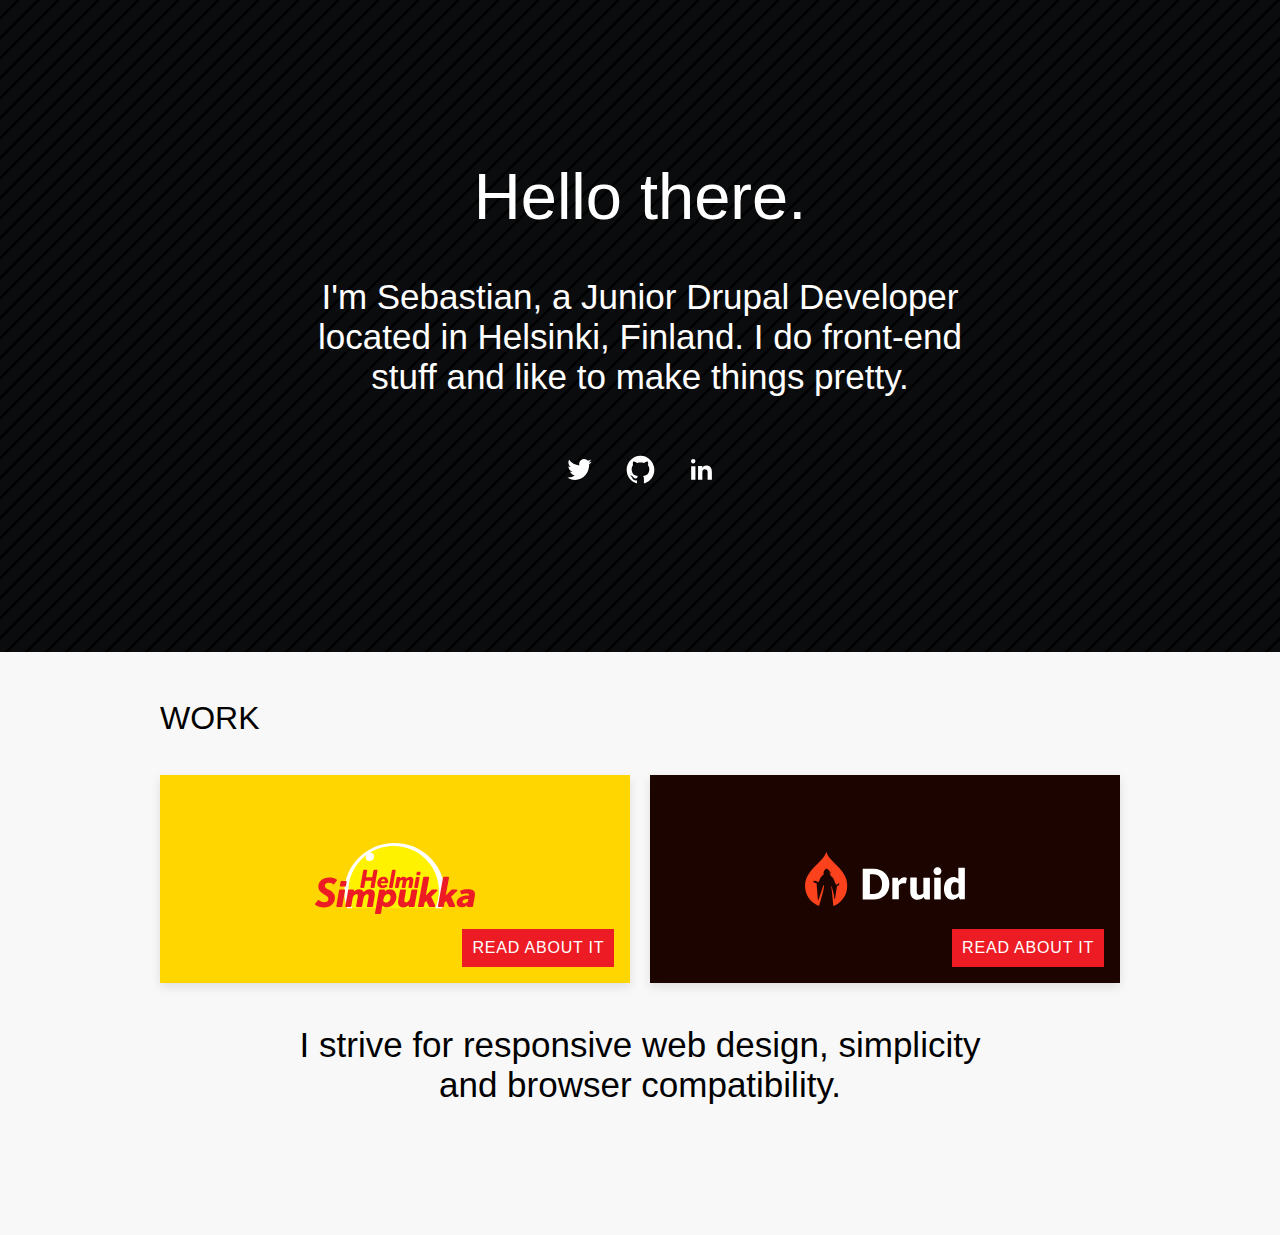
==== index.html @ e94e26e0 "hamse.fi version 3.0" ====
<!DOCTYPE html>
<html>
<head>
  <title>I'm Sebastian - Junior Drupal Developer | Hamse</title>
  <meta charset="utf-8" />
  <meta name="viewport" content="width=device-width, initial-scale=1, maximum-scale=1, user-scalable=0"/>
  <link rel='shortcut icon' type='image/x-icon' href='/img/favicon.ico' />
  <link rel="icon" type="image/png" href="/img/favicon-32x32.png" sizes="32x32">
  <link rel="icon" type="image/png" href="/img/favicon-16x16.png" sizes="16x16">
  <link rel="stylesheet" href="/styles/css/global.css">
</head>
<body>
  <header class="block block--pattern">
    <section class="wrapper vertical-space--big">
      <h1 class="heading heading--large text--center text--ttn">Hello there.</h1>
      <h2 class="info-text info-text--large info-text--center">
        I'm Sebastian, a Junior Drupal Developer located in Helsinki, Finland. I do front-end stuff and like to make things pretty.
      </h2>
      <div class="some-icons">
        <a href="https://twitter.com/hhaaans" class="some-icon some-icon--twitter some-icon--twitter-white"></a>
        <a href="https://github.com/sebastianhamalainen" class="some-icon some-icon--github some-icon--github-white"></a>
        <a href="https://www.linkedin.com/in/sebastianhamalainen" class="some-icon some-icon--linkedin some-icon--linkedin-white"></a>
      </div>
    </section>
  </header>
  <main class="block">
    <section class="vertical-space wrapper">
      <h2 class="heading">Work</h2>
      <div class="showcases">
        <div class="showcase project project--helmisimpukka">
          <a class="showcase__link" href="/work/helmisimpukka">
            <h4 class="cta cta--absolute cta--red">read about it</h4>
          </a>
        </div>
        <div class="showcase project project--druid">
          <a class="showcase__link" href="/work/druid">
            <h4 class="cta cta--absolute cta--red">read about it</h4>
          </a>
        </div>
      </div>
      <h3 class="info-text info-text--large info-text--center">
        I strive for responsive web design, simplicity and browser compatibility.
      </h3>
    </section>
  </main>
</body>
</html>
---- styles/css/global.css ----
html{font-family:-apple-system, BlinkMacSystemFont, "Segoe UI", "Roboto", "Oxygen", "Ubuntu", "Cantarell", "Fira Sans", "Droid Sans", "Helvetica Neue", sans-serif;box-sizing:border-box;background:#f8f8f8}::-moz-selection{background:#ED1C24;color:#fff}::selection{background:#ED1C24;color:#fff}*{box-sizing:inherit;margin:0;padding:0}*::before,*::after{box-sizing:inherit;margin:0;padding:0}body{color:#666}fieldset{border:0;margin:0;padding:0}dl,menu,ol,ul{list-style:none;margin:0;padding:0}a{font-size:16px;font-size:1rem;outline:0;text-decoration:none;color:#d9d9d9}a:hover{color:#fff}a:hover,a:active,a:focus{outline:0}p{font-size:20px;font-size:1.25rem;line-height:2rem;margin-bottom:1rem;font-weight:300;text-align:left}@media (min-width: 40em){p{font-size:22px;font-size:1.375rem}}@media (min-width: 60em){p{font-size:24px;font-size:1.5rem}}h1,h2,h3,h4,h5,h6{color:#000;cursor:default;margin:0;padding-bottom:.4em;text-transform:uppercase;word-wrap:break-word;font-weight:300;line-height:1.15em}h1{font-size:28px;font-size:1.75rem}h2{font-size:25px;font-size:1.5625rem}h3{font-size:21px;font-size:1.3125rem}h4{font-size:18px;font-size:1.125rem}table{width:100%}th{background:none;padding:0}.menu .leaf,.menu .expanded,.menu .collapsed{list-style-image:none;list-style-type:none}input{-webkit-appearance:textfield}input:not(.form-checkbox){-webkit-appearance:none}.form-submit{display:inline-block}.form-submit.js-hide{display:none}.form-submit+.form-submit{margin-left:1em}img{display:block;margin:0 auto;user-drag:none;-webkit-user-select:none;-ms-user-select:none;user-select:none;-moz-user-select:none;-webkit-user-drag:none;-webkit-user-select:none;-ms-user-select:none}button{background:0;outline:0;border:0;cursor:pointer}.wrapper{width:90%;max-width:960px;display:block;margin:0 auto}.block{width:100%;position:relative}.block--fp{height:100vh}.block--divider{border-top:1px solid rgba(102,102,102,0.2)}.block--light-gray{background-color:rgba(242,242,242,0.5)}.block--pattern{background-color:#191A1D;background-image:linear-gradient(rgba(0,0,0,0.55), rgba(0,0,0,0.55)),url("/img/lines.svg");background-repeat:repeat;background-size:20px}.block--pattern *{color:#fff}.some-icons{display:-webkit-flex;display:-ms-flexbox;display:flex;-webkit-justify-content:center;-ms-flex-pack:center;justify-content:center;-webkit-backface-visibility:hidden}.some-icon{width:45px;height:45px;background-repeat:no-repeat;background-size:100%;background-position:center;margin:0 .5em;transition:-webkit-transform .25s ease;transition:transform .25s ease;transition:transform .25s ease, -webkit-transform .25s ease}.some-icon:hover{-webkit-transform:translateY(-10%);-ms-transform:translateY(-10%);transform:translateY(-10%)}.some-icon--twitter{background-image:url("/img/icon--twitter.svg")}.some-icon--github{background-image:url("/img/icon--github.svg")}.some-icon--linkedin{background-image:url("/img/icon--linkedin.svg")}.some-icon--twitter-white{background-image:url("/img/icon--twitter--white.svg")}.some-icon--github-white{background-image:url("/img/icon--github--white.svg")}.some-icon--linkedin-white{background-image:url("/img/icon--linkedin--white.svg")}.emoji--sad{background-image:url("/img/emoji--sad.svg");background-size:100%;background-repeat:no-repeat;background-position:center;display:block;width:10em;height:10em;margin:0 auto 2em}.cta{font-size:14px;font-size:0.875rem;padding:10px;font-weight:500;letter-spacing:.05em;transition:-webkit-transform .25s ease;transition:transform .25s ease;transition:transform .25s ease, -webkit-transform .25s ease;display:table;text-transform:uppercase}.cta:hover{cursor:pointer}.cta--absolute{font-size:16px;font-size:1rem;position:absolute;right:1em;bottom:1em}.cta--red{background-color:#ED1C24;color:#fff}.cta--red-outline{background-color:#ED1C24;color:#fff;border:1px solid #ED1C24;transition:background-color .25s ease, color .25s ease}@media (min-width: 50em){.cta--red-outline{background-color:transparent;color:#000}.cta--red-outline:hover{background-color:#ED1C24;color:#fff}}.cta--center{margin:0 auto}.cta--round{border-radius:25px;padding-left:2.5em;padding-right:2.5em}.cta--back{margin-bottom:.5rem;padding-left:0;padding-bottom:0}.cta--black{color:#000}.cta--black:hover{color:#000}.showcases{display:-webkit-flex;display:-ms-flexbox;display:flex;-webkit-flex-direction:column;-ms-flex-direction:column;flex-direction:column;margin-bottom:1em}@media (min-width: 40em){.showcases{-webkit-flex-direction:row;-ms-flex-direction:row;flex-direction:row;-webkit-flex-wrap:wrap;-ms-flex-wrap:wrap;flex-wrap:wrap}}@media (min-width: 50em){.showcases{margin:0 auto 2em;-webkit-justify-content:space-between;-ms-flex-pack:justify;justify-content:space-between}}.showcase{height:10em;width:100%;position:relative;transition:box-shadow .25s ease, -webkit-transform .25s ease;transition:transform .25s ease, box-shadow .25s ease;transition:transform .25s ease, box-shadow .25s ease, -webkit-transform .25s ease;box-shadow:0 4px 10px rgba(0,0,0,0.1);margin:.625em 0}@media (min-width: 40em){.showcase{height:11.5em}}@media (min-width: 50em){.showcase{height:13em;width:calc(100% / 2 - 1%)}}.showcase:hover{box-shadow:0 16px 40px rgba(0,0,0,0.1)}.showcase__link{position:absolute;bottom:0;left:0;right:0;top:0}.showcase__link:hover *{-webkit-transform:translateY(-10%);-ms-transform:translateY(-10%);transform:translateY(-10%)}.showcase__image{max-width:500px;width:100%;margin-bottom:2rem}.project{background-repeat:no-repeat;background-position:center;background-size:8em auto}@media (min-width: 40em){.project{background-size:9em auto}}@media (min-width: 50em){.project{background-size:10em auto}}.project--big{background-size:12em auto}@media (min-width: 40em){.project--big{background-size:13em auto}}@media (min-width: 50em){.project--big{background-size:14em auto}}.project--space{padding-top:6em;padding-bottom:6em}@media (min-width: 40em){.project--space{padding-top:8em;padding-bottom:8em}}@media (min-width: 50em){.project--space{padding-top:10em;padding-bottom:10em}}.project--helmisimpukka{background-image:url("/img/logo--helmisimpukka.svg");background-color:#FFD600}.project--druid{background-image:url("/img/logo--druid.svg");background-color:#1C0501}.text--center{text-align:center}.text--ttn{text-transform:none}.heading{font-weight:500;margin-bottom:1rem}@media (min-width: 40em){.heading{font-size:27px;font-size:1.6875rem}}@media (min-width: 60em){.heading{font-size:30px;font-size:1.875rem}}@media (min-width: 80em){.heading{font-size:32px;font-size:2rem}}.heading--large{font-size:35px;font-size:2.1875rem}@media (min-width: 40em){.heading--large{font-size:45px;font-size:2.8125rem}}@media (min-width: 60em){.heading--large{font-size:55px;font-size:3.4375rem}}@media (min-width: 80em){.heading--large{font-size:65px;font-size:4.0625rem}}.info-text{max-width:20em;margin-bottom:1em;text-transform:none}@media (min-width: 40em){.info-text{font-size:23px;font-size:1.4375rem}}@media (min-width: 60em){.info-text{font-size:27px;font-size:1.6875rem}}@media (min-width: 40em){.info-text--large{font-size:30px;font-size:1.875rem}}@media (min-width: 60em){.info-text--large{font-size:35px;font-size:2.1875rem}}.info-text--center{text-align:center;margin-left:auto;margin-right:auto}.vertical-space{padding-top:3em;padding-bottom:3em}@media (min-width: 26em){.vertical-space{padding-bottom:4em}}@media (min-width: 50em){.vertical-space{padding-bottom:5em}}.vertical-space--big{padding-top:6em;padding-bottom:6em}@media (min-width: 26em){.vertical-space--big{padding-top:6em;padding-bottom:6em}}@media (min-width: 50em){.vertical-space--big{padding-top:10em;padding-bottom:10em}}.vertical-center{position:absolute;top:50%;left:0;right:0;-webkit-transform:translateY(-50%);-ms-transform:translateY(-50%);transform:translateY(-50%)}.content{display:block;width:100%;margin-bottom:2.5rem}.content:last-child{margin-bottom:0}@media (min-width: 35em){.content{margin:0 auto 4rem}}
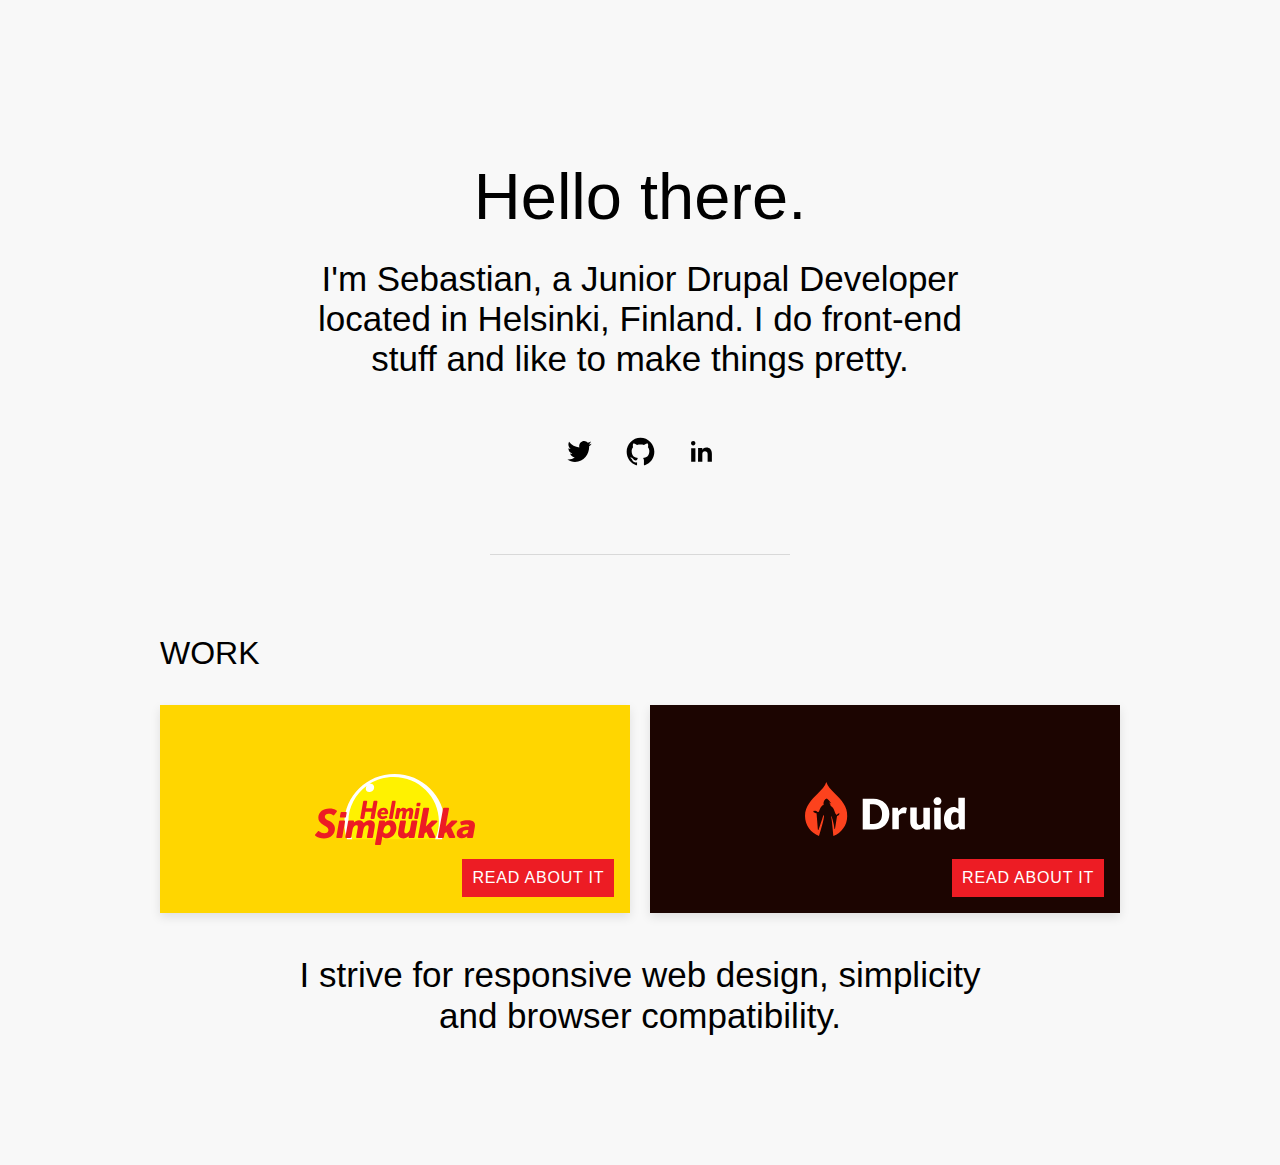
==== commit 7cc363cb: "Updated paddings, Removed bg-patterns, New divider" ====
--- a/index.html
+++ b/index.html
@@ -10,16 +10,16 @@
   <link rel="stylesheet" href="/styles/css/global.css">
 </head>
 <body>
-  <header class="block block--pattern">
-    <section class="wrapper vertical-space--big">
+  <header class="block divider">
+    <section class="wrapper vertical-space--frontpage">
       <h1 class="heading heading--large text--center text--ttn">Hello there.</h1>
       <h2 class="info-text info-text--large info-text--center">
         I'm Sebastian, a Junior Drupal Developer located in Helsinki, Finland. I do front-end stuff and like to make things pretty.
       </h2>
       <div class="some-icons">
-        <a href="https://twitter.com/hhaaans" class="some-icon some-icon--twitter some-icon--twitter-white"></a>
-        <a href="https://github.com/sebastianhamalainen" class="some-icon some-icon--github some-icon--github-white"></a>
-        <a href="https://www.linkedin.com/in/sebastianhamalainen" class="some-icon some-icon--linkedin some-icon--linkedin-white"></a>
+        <a href="https://twitter.com/hhaaans" class="some-icon some-icon--twitter"></a>
+        <a href="https://github.com/sebastianhamalainen" class="some-icon some-icon--github"></a>
+        <a href="https://www.linkedin.com/in/sebastianhamalainen" class="some-icon some-icon--linkedin"></a>
       </div>
     </section>
   </header>
--- a/styles/css/global.css
+++ b/styles/css/global.css
@@ -8,4 +8,4 @@
  "Fira Sans",  "Droid Sans",  "Helvetica Neue",- sans-serif;box-sizing:border-box;background:#f8f8f8}::-moz-selection{background:#ED1C24;color:#fff}::selection{background:#ED1C24;color:#fff}*{box-sizing:inherit;margin:0;padding:0}*::before,*::after{box-sizing:inherit;margin:0;padding:0}body{color:#666}fieldset{border:0;margin:0;padding:0}dl,menu,ol,ul{list-style:none;margin:0;padding:0}a{font-size:16px;font-size:1rem;outline:0;text-decoration:none;color:#d9d9d9}a:hover{color:#fff}a:hover,a:active,a:focus{outline:0}p{font-size:20px;font-size:1.25rem;line-height:2rem;margin-bottom:1rem;font-weight:300;text-align:left}@media (min-width: 40em){p{font-size:22px;font-size:1.375rem}}@media (min-width: 60em){p{font-size:24px;font-size:1.5rem}}h1,h2,h3,h4,h5,h6{color:#000;cursor:default;margin:0;padding-bottom:.4em;text-transform:uppercase;word-wrap:break-word;font-weight:300;line-height:1.15em}h1{font-size:28px;font-size:1.75rem}h2{font-size:25px;font-size:1.5625rem}h3{font-size:21px;font-size:1.3125rem}h4{font-size:18px;font-size:1.125rem}table{width:100%}th{background:none;padding:0}.menu .leaf,.menu .expanded,.menu .collapsed{list-style-image:none;list-style-type:none}input{-webkit-appearance:textfield}input:not(.form-checkbox){-webkit-appearance:none}.form-submit{display:inline-block}.form-submit.js-hide{display:none}.form-submit+.form-submit{margin-left:1em}img{display:block;margin:0 auto;user-drag:none;-webkit-user-select:none;-ms-user-select:none;user-select:none;-moz-user-select:none;-webkit-user-drag:none;-webkit-user-select:none;-ms-user-select:none}button{background:0;outline:0;border:0;cursor:pointer}.wrapper{width:90%;max-width:960px;display:block;margin:0 auto}.block{width:100%;position:relative}.block--fp{height:100vh}.block--divider{border-top:1px solid rgba(102,102,102,0.2)}.block--light-gray{background-color:rgba(242,242,242,0.5)}.block--pattern{background-color:#191A1D;background-image:linear-gradient(rgba(0,0,0,0.55), rgba(0,0,0,0.55)),url("/img/lines.svg");background-repeat:repeat;background-size:20px}.block--pattern *{color:#fff}.some-icons{display:-webkit-flex;display:-ms-flexbox;display:flex;-webkit-justify-content:center;-ms-flex-pack:center;justify-content:center;-webkit-backface-visibility:hidden}.some-icon{width:45px;height:45px;background-repeat:no-repeat;background-size:100%;background-position:center;margin:0 .5em;transition:-webkit-transform .25s ease;transition:transform .25s ease;transition:transform .25s ease, -webkit-transform .25s ease}.some-icon:hover{-webkit-transform:translateY(-10%);-ms-transform:translateY(-10%);transform:translateY(-10%)}.some-icon--twitter{background-image:url("/img/icon--twitter.svg")}.some-icon--github{background-image:url("/img/icon--github.svg")}.some-icon--linkedin{background-image:url("/img/icon--linkedin.svg")}.some-icon--twitter-white{background-image:url("/img/icon--twitter--white.svg")}.some-icon--github-white{background-image:url("/img/icon--github--white.svg")}.some-icon--linkedin-white{background-image:url("/img/icon--linkedin--white.svg")}.emoji--sad{background-image:url("/img/emoji--sad.svg");background-size:100%;background-repeat:no-repeat;background-position:center;display:block;width:10em;height:10em;margin:0 auto 2em}.cta{font-size:14px;font-size:0.875rem;padding:10px;font-weight:500;letter-spacing:.05em;transition:-webkit-transform .25s ease;transition:transform .25s ease;transition:transform .25s ease, -webkit-transform .25s ease;display:table;text-transform:uppercase}.cta:hover{cursor:pointer}.cta--absolute{font-size:16px;font-size:1rem;position:absolute;right:1em;bottom:1em}.cta--red{background-color:#ED1C24;color:#fff}.cta--red-outline{background-color:#ED1C24;color:#fff;border:1px solid #ED1C24;transition:background-color .25s ease, color .25s ease}@media (min-width: 50em){.cta--red-outline{background-color:transparent;color:#000}.cta--red-outline:hover{background-color:#ED1C24;color:#fff}}.cta--center{margin:0 auto}.cta--round{border-radius:25px;padding-left:2.5em;padding-right:2.5em}.cta--back{margin-bottom:.5rem;padding-left:0;padding-bottom:0}.cta--black{color:#000}.cta--black:hover{color:#000}.showcases{display:-webkit-flex;display:-ms-flexbox;display:flex;-webkit-flex-direction:column;-ms-flex-direction:column;flex-direction:column;margin-bottom:1em}@media (min-width: 40em){.showcases{-webkit-flex-direction:row;-ms-flex-direction:row;flex-direction:row;-webkit-flex-wrap:wrap;-ms-flex-wrap:wrap;flex-wrap:wrap}}@media (min-width: 50em){.showcases{margin:0 auto 2em;-webkit-justify-content:space-between;-ms-flex-pack:justify;justify-content:space-between}}.showcase{height:10em;width:100%;position:relative;transition:box-shadow .25s ease, -webkit-transform .25s ease;transition:transform .25s ease, box-shadow .25s ease;transition:transform .25s ease, box-shadow .25s ease, -webkit-transform .25s ease;box-shadow:0 4px 10px rgba(0,0,0,0.1);margin:.625em 0}@media (min-width: 40em){.showcase{height:11.5em}}@media (min-width: 50em){.showcase{height:13em;width:calc(100% / 2 - 1%)}}.showcase:hover{box-shadow:0 16px 40px rgba(0,0,0,0.1)}.showcase__link{position:absolute;bottom:0;left:0;right:0;top:0}.showcase__link:hover *{-webkit-transform:translateY(-10%);-ms-transform:translateY(-10%);transform:translateY(-10%)}.showcase__image{max-width:500px;width:100%;margin-bottom:2rem}.project{background-repeat:no-repeat;background-position:center;background-size:8em auto}@media (min-width: 40em){.project{background-size:9em auto}}@media (min-width: 50em){.project{background-size:10em auto}}.project--big{background-size:12em auto}@media (min-width: 40em){.project--big{background-size:13em auto}}@media (min-width: 50em){.project--big{background-size:14em auto}}.project--space{padding-top:6em;padding-bottom:6em}@media (min-width: 40em){.project--space{padding-top:8em;padding-bottom:8em}}@media (min-width: 50em){.project--space{padding-top:10em;padding-bottom:10em}}.project--helmisimpukka{background-image:url("/img/logo--helmisimpukka.svg");background-color:#FFD600}.project--druid{background-image:url("/img/logo--druid.svg");background-color:#1C0501}.text--center{text-align:center}.text--ttn{text-transform:none}.heading{font-weight:500;margin-bottom:1rem}@media (min-width: 40em){.heading{font-size:27px;font-size:1.6875rem}}@media (min-width: 60em){.heading{font-size:30px;font-size:1.875rem}}@media (min-width: 80em){.heading{font-size:32px;font-size:2rem}}.heading--large{font-size:35px;font-size:2.1875rem}@media (min-width: 40em){.heading--large{font-size:45px;font-size:2.8125rem}}@media (min-width: 60em){.heading--large{font-size:55px;font-size:3.4375rem}}@media (min-width: 80em){.heading--large{font-size:65px;font-size:4.0625rem}}.info-text{max-width:20em;margin-bottom:1em;text-transform:none}@media (min-width: 40em){.info-text{font-size:23px;font-size:1.4375rem}}@media (min-width: 60em){.info-text{font-size:27px;font-size:1.6875rem}}@media (min-width: 40em){.info-text--large{font-size:30px;font-size:1.875rem}}@media (min-width: 60em){.info-text--large{font-size:35px;font-size:2.1875rem}}.info-text--center{text-align:center;margin-left:auto;margin-right:auto}.vertical-space{padding-top:3em;padding-bottom:3em}@media (min-width: 26em){.vertical-space{padding-bottom:4em}}@media (min-width: 50em){.vertical-space{padding-bottom:5em}}.vertical-space--big{padding-top:6em;padding-bottom:6em}@media (min-width: 26em){.vertical-space--big{padding-top:6em;padding-bottom:6em}}@media (min-width: 50em){.vertical-space--big{padding-top:10em;padding-bottom:10em}}.vertical-center{position:absolute;top:50%;left:0;right:0;-webkit-transform:translateY(-50%);-ms-transform:translateY(-50%);transform:translateY(-50%)}.content{display:block;width:100%;margin-bottom:2.5rem}.content:last-child{margin-bottom:0}@media (min-width: 35em){.content{margin:0 auto 4rem}}
+ sans-serif;box-sizing:border-box;background:#f8f8f8}::-moz-selection{background:#ED1C24;color:#fff}::selection{background:#ED1C24;color:#fff}*{box-sizing:inherit;margin:0;padding:0}*::before,*::after{box-sizing:inherit;margin:0;padding:0}body{color:#666}fieldset{border:0;margin:0;padding:0}dl,menu,ol,ul{list-style:none;margin:0;padding:0}a{font-size:16px;font-size:1rem;outline:0;text-decoration:none;color:#d9d9d9}a:hover{color:#fff}a:hover,a:active,a:focus{outline:0}p{font-size:20px;font-size:1.25rem;line-height:2rem;margin-bottom:1rem;font-weight:300;text-align:left}@media (min-width: 40em){p{font-size:22px;font-size:1.375rem}}@media (min-width: 60em){p{font-size:24px;font-size:1.5rem}}h1,h2,h3,h4,h5,h6{color:#000;cursor:default;margin:0;padding-bottom:.4em;text-transform:uppercase;word-wrap:break-word;font-weight:300;line-height:1.15em}h1{font-size:28px;font-size:1.75rem}h2{font-size:25px;font-size:1.5625rem}h3{font-size:21px;font-size:1.3125rem}h4{font-size:18px;font-size:1.125rem}table{width:100%}th{background:none;padding:0}.menu .leaf,.menu .expanded,.menu .collapsed{list-style-image:none;list-style-type:none}input{-webkit-appearance:textfield}input:not(.form-checkbox){-webkit-appearance:none}.form-submit{display:inline-block}.form-submit.js-hide{display:none}.form-submit+.form-submit{margin-left:1em}img{display:block;margin:0 auto;user-drag:none;-webkit-user-select:none;-ms-user-select:none;user-select:none;-moz-user-select:none;-webkit-user-drag:none;-webkit-user-select:none;-ms-user-select:none}button{background:0;outline:0;border:0;cursor:pointer}.wrapper{width:90%;max-width:960px;display:block;margin:0 auto}.block{width:100%;position:relative}.block--fp{height:100vh}.block--divider{border-top:1px solid rgba(102,102,102,0.2)}.block--light-gray{background-color:rgba(242,242,242,0.5)}.some-icons{display:-webkit-flex;display:-ms-flexbox;display:flex;-webkit-justify-content:center;-ms-flex-pack:center;justify-content:center;-webkit-backface-visibility:hidden}.some-icon{width:45px;height:45px;background-repeat:no-repeat;background-size:100%;background-position:center;margin:0 .5em;transition:-webkit-transform .25s ease;transition:transform .25s ease;transition:transform .25s ease, -webkit-transform .25s ease}.some-icon:hover{-webkit-transform:translateY(-10%);-ms-transform:translateY(-10%);transform:translateY(-10%)}.some-icon--twitter{background-image:url("/img/icon--twitter.svg")}.some-icon--github{background-image:url("/img/icon--github.svg")}.some-icon--linkedin{background-image:url("/img/icon--linkedin.svg")}.some-icon--twitter-white{background-image:url("/img/icon--twitter--white.svg")}.some-icon--github-white{background-image:url("/img/icon--github--white.svg")}.some-icon--linkedin-white{background-image:url("/img/icon--linkedin--white.svg")}.emoji--sad{background-image:url("/img/emoji--sad.svg");background-size:100%;background-repeat:no-repeat;background-position:center;display:block;width:10em;height:10em;margin:0 auto 2em}.cta{font-size:14px;font-size:0.875rem;padding:10px;font-weight:500;letter-spacing:.05em;transition:-webkit-transform .25s ease;transition:transform .25s ease;transition:transform .25s ease, -webkit-transform .25s ease;display:table;text-transform:uppercase}.cta:hover{cursor:pointer}.cta--absolute{font-size:16px;font-size:1rem;position:absolute;right:1em;bottom:1em}.cta--red{background-color:#ED1C24;color:#fff}.cta--red-outline{background-color:#ED1C24;color:#fff;border:1px solid #ED1C24;transition:background-color .25s ease, color .25s ease}@media (min-width: 50em){.cta--red-outline{background-color:transparent;color:#000}.cta--red-outline:hover{background-color:#ED1C24;color:#fff}}.cta--center{margin:0 auto}.cta--round{border-radius:25px;padding-left:2.5em;padding-right:2.5em}.cta--back{margin-bottom:.5rem;padding-left:0;padding-bottom:0}.cta--black{color:#000}.cta--black:hover{color:#000}.showcases{display:-webkit-flex;display:-ms-flexbox;display:flex;-webkit-flex-direction:column;-ms-flex-direction:column;flex-direction:column;margin-bottom:1em}@media (min-width: 40em){.showcases{-webkit-flex-direction:row;-ms-flex-direction:row;flex-direction:row;-webkit-flex-wrap:wrap;-ms-flex-wrap:wrap;flex-wrap:wrap}}@media (min-width: 50em){.showcases{margin:0 auto 2em;-webkit-justify-content:space-between;-ms-flex-pack:justify;justify-content:space-between}}.showcase{height:10em;width:100%;position:relative;transition:box-shadow .25s ease, -webkit-transform .25s ease;transition:transform .25s ease, box-shadow .25s ease;transition:transform .25s ease, box-shadow .25s ease, -webkit-transform .25s ease;box-shadow:0 4px 10px rgba(0,0,0,0.1);margin:.625em 0}@media (min-width: 40em){.showcase{height:11.5em}}@media (min-width: 50em){.showcase{height:13em;width:calc(100% / 2 - 1%)}}.showcase:hover{box-shadow:0 16px 40px rgba(0,0,0,0.1)}.showcase__link{position:absolute;bottom:0;left:0;right:0;top:0}.showcase__link:hover *{-webkit-transform:translateY(-10%);-ms-transform:translateY(-10%);transform:translateY(-10%)}.showcase__image{max-width:500px;width:100%;margin-bottom:2rem}.project{background-repeat:no-repeat;background-position:center;background-size:8em auto}@media (min-width: 40em){.project{background-size:9em auto}}@media (min-width: 50em){.project{background-size:10em auto}}.project--big{background-size:12em auto}@media (min-width: 40em){.project--big{background-size:13em auto}}@media (min-width: 50em){.project--big{background-size:14em auto}}.project--space{padding-top:6em;padding-bottom:6em}@media (min-width: 40em){.project--space{padding-top:8em;padding-bottom:8em}}@media (min-width: 50em){.project--space{padding-top:10em;padding-bottom:10em}}.project--helmisimpukka{background-image:url("/img/logo--helmisimpukka.svg");background-color:#FFD600}.project--druid{background-image:url("/img/logo--druid.svg");background-color:#1C0501}.divider::after{content:"";border-bottom:1px solid #d9d9d9;width:80%;max-width:300px;display:block;margin:0 auto}.text--center{text-align:center;margin-left:auto;margin-right:auto}.text--ttn{text-transform:none}.heading{font-weight:500;padding-bottom:.5rem;margin-bottom:1rem}@media (min-width: 40em){.heading{font-size:27px;font-size:1.6875rem}}@media (min-width: 60em){.heading{font-size:30px;font-size:1.875rem}}@media (min-width: 80em){.heading{font-size:32px;font-size:2rem}}.heading--large{font-size:35px;font-size:2.1875rem}@media (min-width: 40em){.heading--large{font-size:45px;font-size:2.8125rem}}@media (min-width: 60em){.heading--large{font-size:55px;font-size:3.4375rem}}@media (min-width: 80em){.heading--large{font-size:65px;font-size:4.0625rem}}.info-text{max-width:20em;margin-bottom:1em;text-transform:none}@media (min-width: 40em){.info-text{font-size:23px;font-size:1.4375rem}}@media (min-width: 60em){.info-text{font-size:27px;font-size:1.6875rem}}@media (min-width: 40em){.info-text--large{font-size:30px;font-size:1.875rem}}@media (min-width: 60em){.info-text--large{font-size:35px;font-size:2.1875rem}}.info-text--center{text-align:center;margin-left:auto;margin-right:auto}.vertical-space{padding-top:3em;padding-bottom:3em}@media (min-width: 26em){.vertical-space{padding-bottom:4em;padding-top:4em}}@media (min-width: 50em){.vertical-space{padding-bottom:5em;padding-top:5em}}.vertical-space--big{padding-top:6em;padding-bottom:6em}@media (min-width: 50em){.vertical-space--big{padding-top:10em;padding-bottom:10em}}.vertical-space--frontpage{padding-top:6em;padding-bottom:3em}@media (min-width: 26em){.vertical-space--frontpage{padding-bottom:4em}}@media (min-width: 50em){.vertical-space--frontpage{padding-top:10em;padding-bottom:5em}}.vertical-center{position:absolute;top:50%;left:0;right:0;-webkit-transform:translateY(-50%);-ms-transform:translateY(-50%);transform:translateY(-50%)}.content{display:block;width:100%;margin-bottom:2.5rem}.content:last-child{margin-bottom:0}@media (min-width: 35em){.content{margin:0 auto 4rem}}
